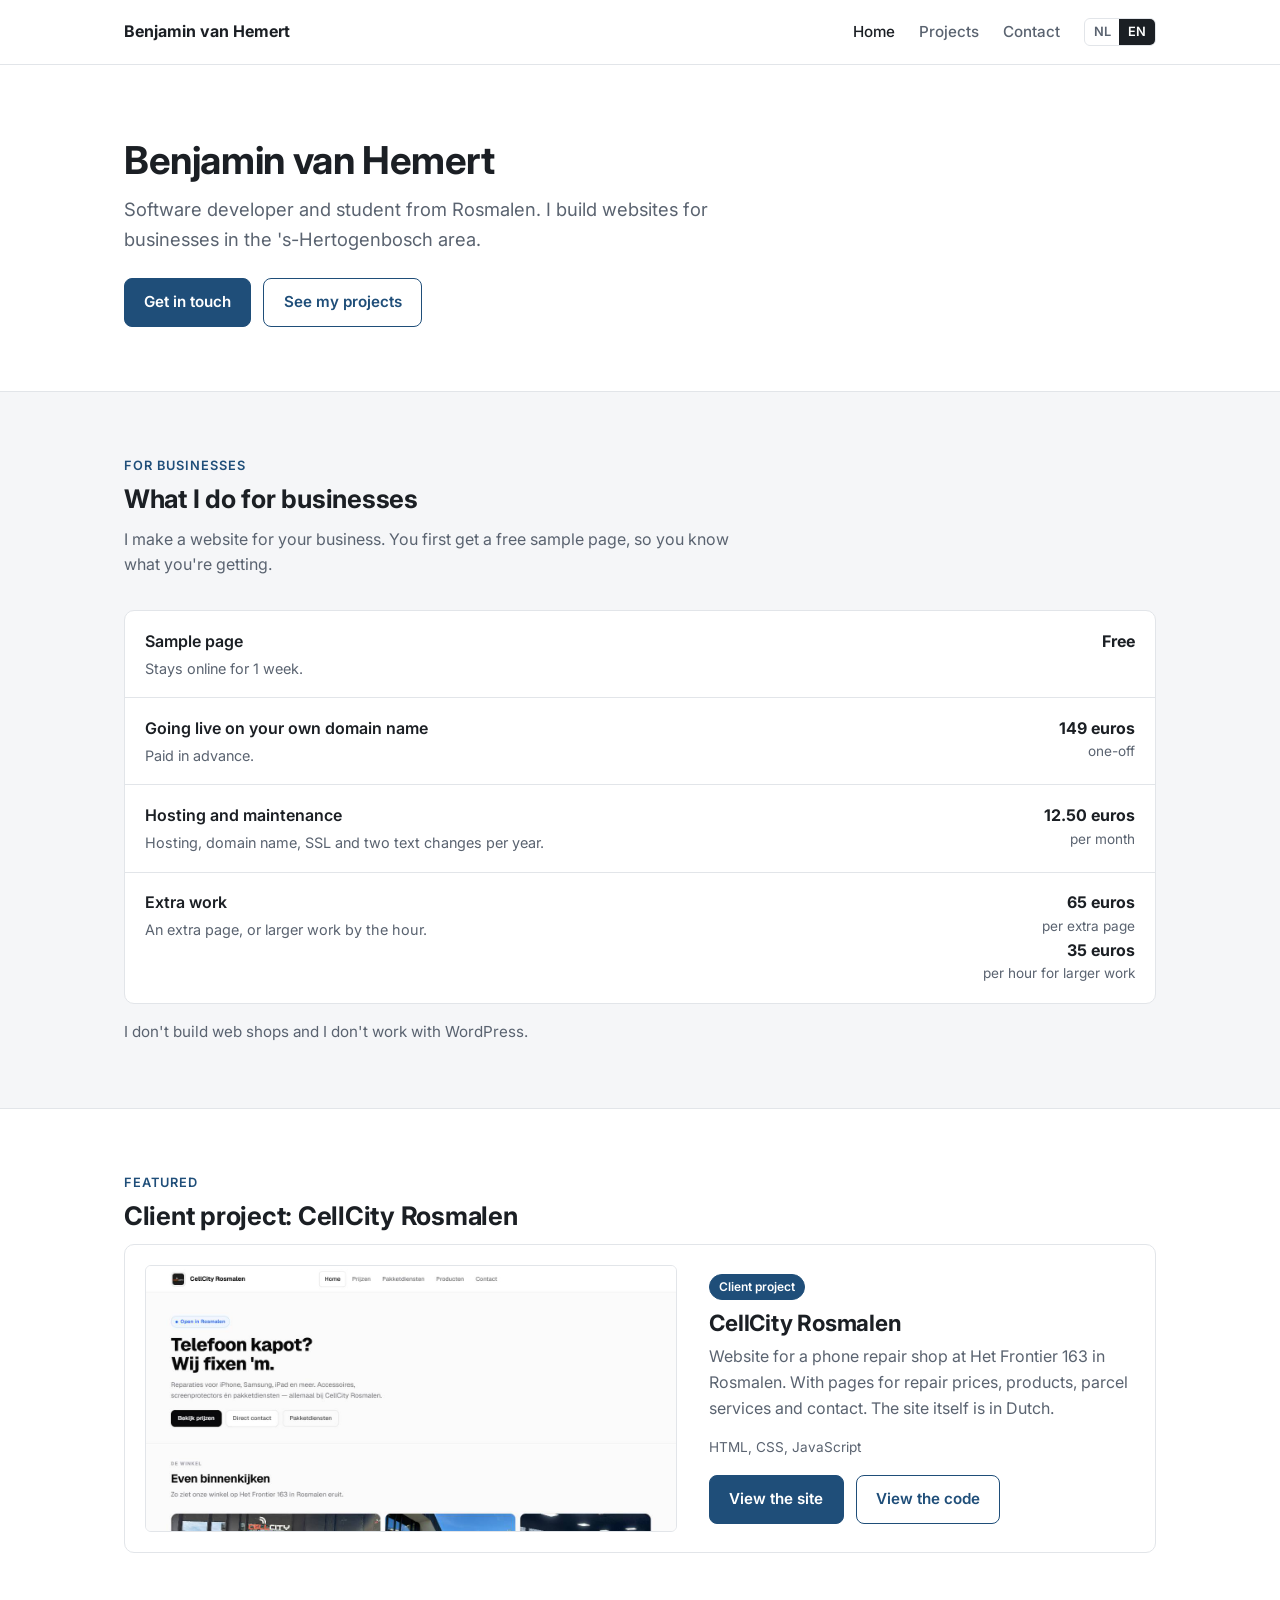
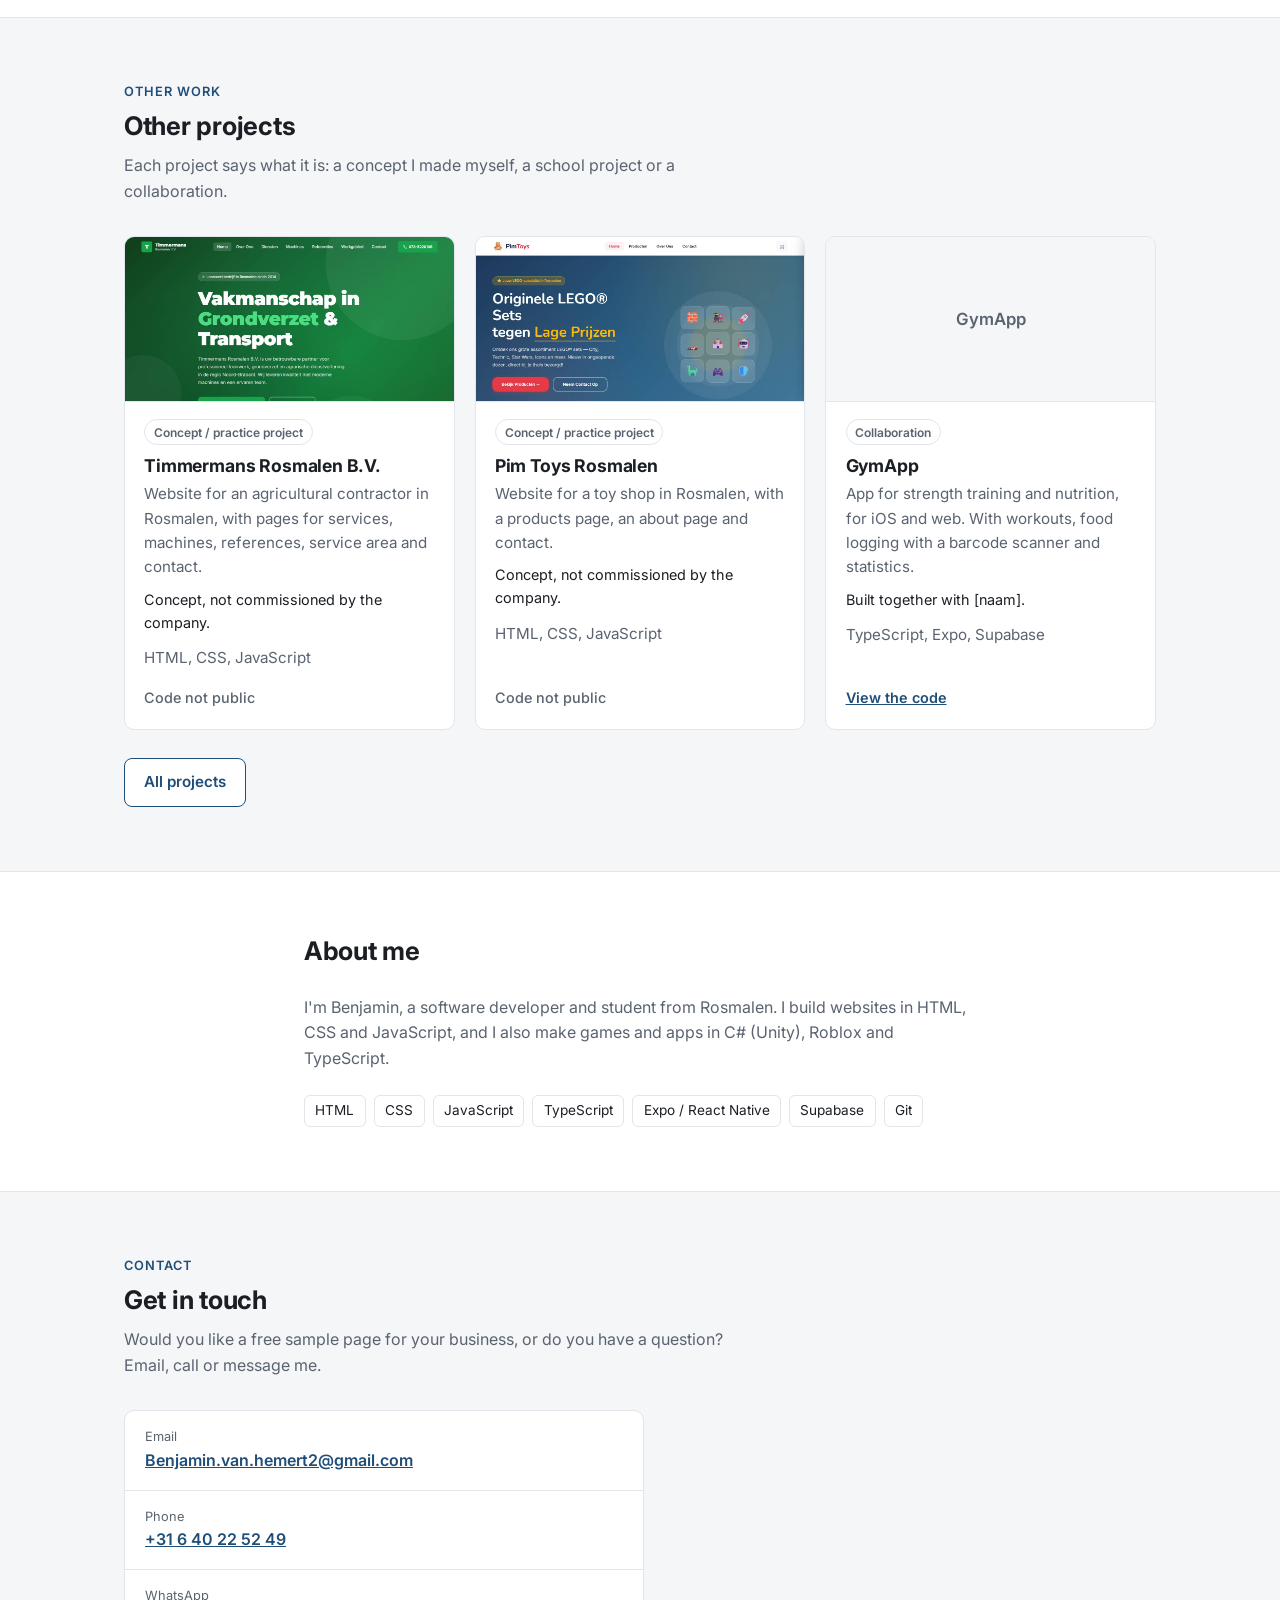
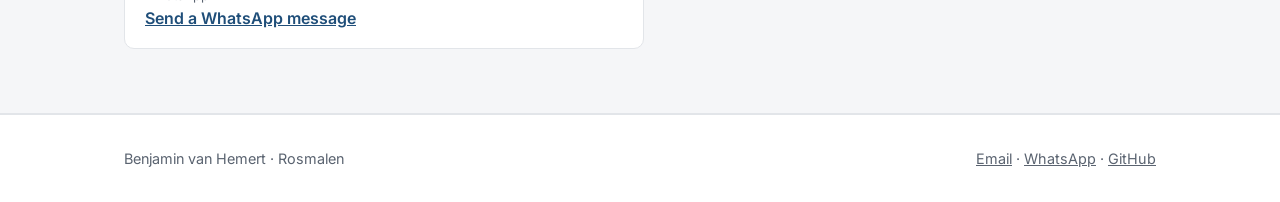
==== en/index.html @ 55d11f18 "Portfolio herschreven: eerlijke inhoud, tweetalig (NL/EN), rustiger design - Onware of niet te contr" ====
<!DOCTYPE html>
<html lang="en">
<head>
<meta charset="UTF-8">
<meta name="viewport" content="width=device-width, initial-scale=1">
<title>Benjamin van Hemert | Websites for businesses in Rosmalen and 's-Hertogenbosch</title>
<link rel="icon" href="data:,">
<meta name="description" content="Benjamin van Hemert, software developer and student from Rosmalen. I build websites for businesses in the 's-Hertogenbosch area. Free sample page, then 149 euros one-off.">
<link rel="alternate" hreflang="nl" href="https://benjamin2eaccount.github.io/Portfolio-123.bvh/">
<link rel="alternate" hreflang="en" href="https://benjamin2eaccount.github.io/Portfolio-123.bvh/en/">
<link rel="preconnect" href="https://fonts.googleapis.com">
<link rel="preconnect" href="https://fonts.gstatic.com" crossorigin>
<link href="https://fonts.googleapis.com/css2?family=Inter:wght@400;500;600;700&display=swap" rel="stylesheet">
<link rel="stylesheet" href="../style.css">
</head>
<body>

<header class="site-header">
  <nav class="container nav" aria-label="Main menu">
    <a href="index.html" class="brand">Benjamin van Hemert</a>
    <button class="nav-toggle" type="button" aria-expanded="false" aria-controls="navMenu">Menu</button>
    <ul class="nav-menu" id="navMenu">
      <li><a href="index.html" aria-current="page">Home</a></li>
      <li><a href="projects.html">Projects</a></li>
      <li><a href="contact.html">Contact</a></li>
      <li class="lang" aria-label="Language"><a href="../index.html" hreflang="nl" lang="nl">NL</a><span>EN</span></li>
    </ul>
  </nav>
</header>

<main>

<section class="hero">
  <div class="container hero-inner">
    <div>
      <h1>Benjamin van Hemert</h1>
      <p>Software developer and student from Rosmalen. I build websites for businesses in the 's-Hertogenbosch area.</p>
      <div class="btn-row">
        <a href="contact.html" class="btn btn-primary">Get in touch</a>
        <a href="projects.html" class="btn btn-secondary">See my projects</a>
      </div>
    </div>
  </div>
</section>

<section class="section section-alt" id="services">
  <div class="container">
    <span class="eyebrow">For businesses</span>
    <h2>What I do for businesses</h2>
    <p class="section-intro">I make a website for your business. You first get a free sample page, so you know what you're getting.</p>
    <ul class="prices">
      <li>
        <span class="what">Sample page<small>Stays online for 1 week.</small></span>
        <span class="price">Free</span>
      </li>
      <li>
        <span class="what">Going live on your own domain name<small>Paid in advance.</small></span>
        <span class="price">149 euros<small>one-off</small></span>
      </li>
      <li>
        <span class="what">Hosting and maintenance<small>Hosting, domain name, SSL and two text changes per year.</small></span>
        <span class="price">12.50 euros<small>per month</small></span>
      </li>
      <li>
        <span class="what">Extra work<small>An extra page, or larger work by the hour.</small></span>
        <span class="price">65 euros<small>per extra page</small>35 euros<small>per hour for larger work</small></span>
      </li>
    </ul>
    <p class="note">I don't build web shops and I don't work with WordPress.</p>
  </div>
</section>

<section class="section" id="client-project">
  <div class="container">
    <span class="eyebrow">Featured</span>
    <h2>Client project: CellCity Rosmalen</h2>
    <div class="featured">
      <img src="../Photos/cellcity.jpg" alt="Screenshot of the CellCity Rosmalen homepage" width="1280" height="640" loading="lazy">
      <div>
        <span class="label label-client">Client project</span>
        <h3>CellCity Rosmalen</h3>
        <p>Website for a phone repair shop at Het Frontier 163 in Rosmalen. With pages for repair prices, products, parcel services and contact. The site itself is in Dutch.</p>
        <p class="tech">HTML, CSS, JavaScript</p>
        <div class="btn-row">
          <a href="https://benjamin2eaccount.github.io/CellcityRosmalen/" class="btn btn-primary" target="_blank" rel="noopener">View the site</a>
          <a href="https://github.com/Benjamin2eaccount/CellcityRosmalen" class="btn btn-secondary" target="_blank" rel="noopener">View the code</a>
        </div>
      </div>
    </div>
  </div>
</section>

<section class="section section-alt" id="projects">
  <div class="container">
    <span class="eyebrow">Other work</span>
    <h2>Other projects</h2>
    <p class="section-intro">Each project says what it is: a concept I made myself, a school project or a collaboration.</p>
    <div class="cards">

      <article class="card">
        <img src="../Photos/timmermans.jpg" alt="Screenshot of the concept website for Timmermans Rosmalen B.V." width="1280" height="640" loading="lazy">
        <div class="card-body">
          <span class="label">Concept / practice project</span>
          <h3>Timmermans Rosmalen B.V.</h3>
          <p>Website for an agricultural contractor in Rosmalen, with pages for services, machines, references, service area and contact.</p>
          <p class="note-line">Concept, not commissioned by the company.</p>
          <p class="tech">HTML, CSS, JavaScript</p>
          <div class="links"><span class="off">Code not public</span></div>
        </div>
      </article>

      <article class="card">
        <img src="../Photos/pimtoys.jpg" alt="Screenshot of the concept website for Pim Toys Rosmalen" width="1280" height="640" loading="lazy">
        <div class="card-body">
          <span class="label">Concept / practice project</span>
          <h3>Pim Toys Rosmalen</h3>
          <p>Website for a toy shop in Rosmalen, with a products page, an about page and contact.</p>
          <p class="note-line">Concept, not commissioned by the company.</p>
          <p class="tech">HTML, CSS, JavaScript</p>
          <div class="links"><span class="off">Code not public</span></div>
        </div>
      </article>

      <article class="card">
        <div class="shot-placeholder">GymApp</div>
        <div class="card-body">
          <span class="label">Collaboration</span>
          <h3>GymApp</h3>
          <p>App for strength training and nutrition, for iOS and web. With workouts, food logging with a barcode scanner and statistics.</p>
          <p class="note-line">Built together with [naam].</p>
          <p class="tech">TypeScript, Expo, Supabase</p>
          <div class="links"><a href="https://github.com/altijdbezig/gymapp" target="_blank" rel="noopener">View the code</a></div>
        </div>
      </article>

    </div>
    <p class="more"><a href="projects.html" class="btn btn-secondary">All projects</a></p>
  </div>
</section>

<section class="section" id="about">
  <div class="container about">
    <h2>About me</h2>
    <p>I'm Benjamin, a software developer and student from Rosmalen. I build websites in HTML, CSS and JavaScript, and I also make games and apps in C# (Unity), Roblox and TypeScript.</p>
    <ul class="skills" aria-label="Languages and tools in my public code">
      <li>HTML</li><li>CSS</li><li>JavaScript</li><li>TypeScript</li><li>Expo / React Native</li><li>Supabase</li><li>Git</li>
    </ul>
  </div>
</section>

<section class="section section-alt" id="contact">
  <div class="container">
    <span class="eyebrow">Contact</span>
    <h2>Get in touch</h2>
    <p class="section-intro">Would you like a free sample page for your business, or do you have a question? Email, call or message me.</p>
    <ul class="contact-list" style="max-width:520px">
      <li><span class="k">Email</span><a href="mailto:Benjamin.van.hemert2@gmail.com">Benjamin.van.hemert2@gmail.com</a></li>
      <li><span class="k">Phone</span><a href="tel:+31640225249">+31 6 40 22 52 49</a></li>
      <li><span class="k">WhatsApp</span><a href="https://wa.me/31640225249" target="_blank" rel="noopener">Send a WhatsApp message</a></li>
    </ul>
  </div>
</section>

</main>

<footer class="site-footer">
  <div class="container">
    <span>Benjamin van Hemert · Rosmalen</span>
    <span><a href="mailto:Benjamin.van.hemert2@gmail.com">Email</a> · <a href="https://wa.me/31640225249" target="_blank" rel="noopener">WhatsApp</a> · <a href="https://github.com/Benjamin2eaccount" target="_blank" rel="noopener">GitHub</a></span>
  </div>
</footer>

<script src="../script.js"></script>
</body>
</html>
---- style.css ----
/* Benjamin van Hemert — Portfolio */

:root {
  --bg: #ffffff;
  --bg-alt: #f5f6f8;
  --text: #1b1f24;
  --muted: #5a6370;
  --border: #e2e5e9;
  --accent: #1f4e79;
  --accent-dark: #173b5c;
  --accent-soft: #e9eff5;
  --radius: 10px;
  --max: 1080px;
}

*, *::before, *::after { box-sizing: border-box; margin: 0; padding: 0; }
html { -webkit-text-size-adjust: 100%; }
body {
  font-family: 'Inter', system-ui, -apple-system, 'Segoe UI', Roboto, sans-serif;
  font-size: 1rem;
  line-height: 1.6;
  color: var(--text);
  background: var(--bg);
  overflow-x: hidden;
}
img { display: block; max-width: 100%; height: auto; }
a { color: var(--accent); }
a:hover { color: var(--accent-dark); }
h1, h2, h3 { line-height: 1.2; font-weight: 700; letter-spacing: -.01em; }

.container { width: 100%; max-width: var(--max); margin: 0 auto; padding: 0 16px; }
@media (min-width: 640px) { .container { padding: 0 24px; } }

/* NAV */
.site-header {
  position: sticky; top: 0; z-index: 10;
  background: rgba(255,255,255,.96);
  border-bottom: 1px solid var(--border);
}
.nav { display: flex; align-items: center; justify-content: space-between; height: 64px; gap: 1rem; }
.brand { font-weight: 700; color: var(--text); text-decoration: none; white-space: nowrap; }
.brand:hover { color: var(--text); }
.nav-menu { display: flex; align-items: center; gap: 1.5rem; list-style: none; }
.nav-menu a { color: var(--muted); text-decoration: none; font-size: .95rem; font-weight: 500; }
.nav-menu a:hover, .nav-menu a[aria-current="page"] { color: var(--text); }
.lang { display: flex; border: 1px solid var(--border); border-radius: 6px; overflow: hidden; }
.lang a, .lang span { padding: .2rem .55rem; font-size: .8rem; font-weight: 600; }
.lang span { background: var(--text); color: #fff; }
.nav-toggle {
  display: none; background: none; border: 1px solid var(--border); border-radius: 6px;
  padding: .4rem .7rem; font: inherit; font-size: .9rem; color: var(--text); cursor: pointer;
}

@media (max-width: 720px) {
  .nav-toggle { display: block; }
  .nav-menu {
    display: none; position: absolute; top: 64px; left: 0; right: 0;
    flex-direction: column; align-items: flex-start; gap: 0;
    background: #fff; border-bottom: 1px solid var(--border); padding: .5rem 16px 1rem;
  }
  .nav-menu.open { display: flex; }
  .nav-menu li { width: 100%; }
  .nav-menu > li > a { display: block; padding: .7rem 0; font-size: 1rem; }
  .nav-menu .lang { margin-top: .5rem; display: inline-flex; }
}

/* BUTTONS */
.btn {
  display: inline-block; padding: .7rem 1.2rem; border-radius: 8px;
  font-weight: 600; font-size: .95rem; text-decoration: none; text-align: center;
  border: 1px solid var(--accent); cursor: pointer; font-family: inherit;
}
.btn-primary { background: var(--accent); color: #fff; }
.btn-primary:hover { background: var(--accent-dark); border-color: var(--accent-dark); color: #fff; }
.btn-secondary { background: #fff; color: var(--accent); }
.btn-secondary:hover { background: var(--accent-soft); }
.btn-row { display: flex; flex-wrap: wrap; gap: .75rem; }

/* SECTIONS */
.section { padding: 4rem 0; }
.section-alt { background: var(--bg-alt); border-top: 1px solid var(--border); border-bottom: 1px solid var(--border); }
.section h2 { font-size: 1.6rem; margin-bottom: .75rem; }
.section-intro { color: var(--muted); max-width: 640px; margin-bottom: 2rem; }
.eyebrow { display: block; font-size: .8rem; font-weight: 600; text-transform: uppercase; letter-spacing: .08em; color: var(--accent); margin-bottom: .5rem; }
@media (max-width: 640px) { .section { padding: 3rem 0; } .section h2 { font-size: 1.4rem; } }

/* HERO */
.hero { padding: 4.5rem 0 4rem; }
.hero-inner { display: flex; align-items: center; gap: 2rem; }
.hero h1 { font-size: 2.4rem; margin-bottom: .75rem; }
.hero p { font-size: 1.15rem; color: var(--muted); max-width: 620px; margin-bottom: 1.5rem; }
@media (max-width: 640px) {
  .hero { padding: 3rem 0; }
  .hero-inner { flex-direction: column; align-items: flex-start; gap: 1.25rem; }
  .hero h1 { font-size: 1.9rem; }
  .hero p { font-size: 1.05rem; }
}

.page-head { padding-top: 3.5rem; padding-bottom: 1rem; }
.page-head h1 { font-size: 2.1rem; margin-bottom: .75rem; }
.page-head p { color: var(--muted); max-width: 680px; }
@media (max-width: 640px) { .page-head { padding-top: 2.5rem; padding-bottom: .5rem; } .page-head h1 { font-size: 1.7rem; } }

/* PRICES */
.prices { list-style: none; border: 1px solid var(--border); border-radius: var(--radius); background: #fff; }
.prices li { display: flex; justify-content: space-between; gap: 1.5rem; padding: 1.1rem 1.25rem; border-top: 1px solid var(--border); }
.prices li:first-child { border-top: 0; }
.prices .what { font-weight: 600; }
.prices .what small { display: block; font-weight: 400; color: var(--muted); font-size: .9rem; margin-top: .15rem; }
.prices .price { font-weight: 700; white-space: nowrap; text-align: right; }
.prices .price small { display: block; font-weight: 400; color: var(--muted); font-size: .85rem; }
.note { margin-top: 1rem; color: var(--muted); font-size: .95rem; }
@media (max-width: 560px) {
  .prices li { flex-direction: column; gap: .35rem; }
  .prices .price { text-align: left; white-space: normal; }
}

/* LABELS */
.label {
  align-self: flex-start;
  display: inline-block; font-size: .75rem; font-weight: 600; padding: .15rem .55rem;
  border-radius: 999px; border: 1px solid var(--border); color: var(--muted); background: #fff;
}
.label-client { background: var(--accent); border-color: var(--accent); color: #fff; }

/* FEATURED */
.featured { display: grid; grid-template-columns: 1.25fr 1fr; gap: 2rem; align-items: center;
  border: 1px solid var(--border); border-radius: var(--radius); background: #fff; padding: 1.25rem; }
.featured img { border-radius: 6px; border: 1px solid var(--border); width: 100%; }
.featured h3 { font-size: 1.4rem; margin: .6rem 0 .5rem; }
.featured p { color: var(--muted); margin-bottom: 1rem; }
@media (max-width: 800px) { .featured { grid-template-columns: 1fr; gap: 1.25rem; } }

/* CARDS */
.cards { display: grid; grid-template-columns: repeat(auto-fill, minmax(280px, 1fr)); gap: 1.25rem; }
.card { display: flex; flex-direction: column; border: 1px solid var(--border); border-radius: var(--radius); background: #fff; overflow: hidden; }
.card img, .card .shot-placeholder { aspect-ratio: 2 / 1; width: 100%; object-fit: cover; object-position: top; border-bottom: 1px solid var(--border); }
.shot-placeholder {
  display: flex; align-items: center; justify-content: center; padding: 1rem;
  background: var(--bg-alt); color: var(--muted); font-weight: 600; font-size: 1.05rem; text-align: center;
}
.card-body { padding: 1.1rem 1.2rem 1.25rem; display: flex; flex-direction: column; flex: 1; }
.card h3 { font-size: 1.1rem; margin: .6rem 0 .4rem; }
.card p { color: var(--muted); font-size: .95rem; }
.card .note-line { font-size: .9rem; color: var(--text); margin-top: .5rem; }
.tech { font-size: .85rem; color: var(--muted); margin-top: .75rem; }
.links { display: flex; flex-wrap: wrap; gap: 1rem; margin-top: auto; padding-top: 1rem; font-size: .9rem; font-weight: 600; }
.links .off { color: var(--muted); font-weight: 500; }

.group { margin-top: 3rem; }
.group:first-child { margin-top: 0; }
.group h2 { font-size: 1.25rem; padding-bottom: .6rem; margin-bottom: 1.25rem; border-bottom: 1px solid var(--border); }
.more { margin-top: 1.75rem; }

/* ABOUT */
.about { display: grid; grid-template-columns: 1fr; gap: 1rem; max-width: 720px; }
.about p { color: var(--muted); }
.skills { display: flex; flex-wrap: wrap; gap: .5rem; list-style: none; margin-top: .5rem; }
.skills li { font-size: .85rem; padding: .25rem .65rem; border: 1px solid var(--border); border-radius: 6px; background: #fff; }

/* CONTACT */
.contact-grid { display: grid; grid-template-columns: 1fr 1.2fr; gap: 2.5rem; align-items: start; }
@media (max-width: 800px) { .contact-grid { grid-template-columns: 1fr; gap: 2rem; } }
.contact-list { list-style: none; border: 1px solid var(--border); border-radius: var(--radius); background: #fff; }
.contact-list li { padding: 1rem 1.25rem; border-top: 1px solid var(--border); }
.contact-list li:first-child { border-top: 0; }
.contact-list .k { display: block; font-size: .8rem; color: var(--muted); }
.contact-list a, .contact-list .v { font-weight: 600; word-break: break-word; }

.form { border: 1px solid var(--border); border-radius: var(--radius); background: #fff; padding: 1.5rem; }
.form h2 { font-size: 1.2rem; margin-bottom: .4rem; }
.form .hint { color: var(--muted); font-size: .9rem; margin-bottom: 1.25rem; }
.field { margin-bottom: 1rem; }
.field label { display: block; font-size: .9rem; font-weight: 600; margin-bottom: .3rem; }
.field input, .field textarea {
  width: 100%; font: inherit; font-size: 1rem; padding: .65rem .75rem;
  border: 1px solid #cfd4da; border-radius: 6px; background: #fff; color: var(--text);
}
.field input:focus, .field textarea:focus { outline: 2px solid var(--accent); outline-offset: 1px; border-color: var(--accent); }
.field textarea { min-height: 140px; resize: vertical; }
.form .btn { width: 100%; }

/* FOOTER */
.site-footer { border-top: 1px solid var(--border); padding: 2rem 0; font-size: .9rem; color: var(--muted); }
.site-footer .container { display: flex; flex-wrap: wrap; justify-content: space-between; gap: .75rem; }
.site-footer a { color: var(--muted); }
.site-footer a:hover { color: var(--text); }
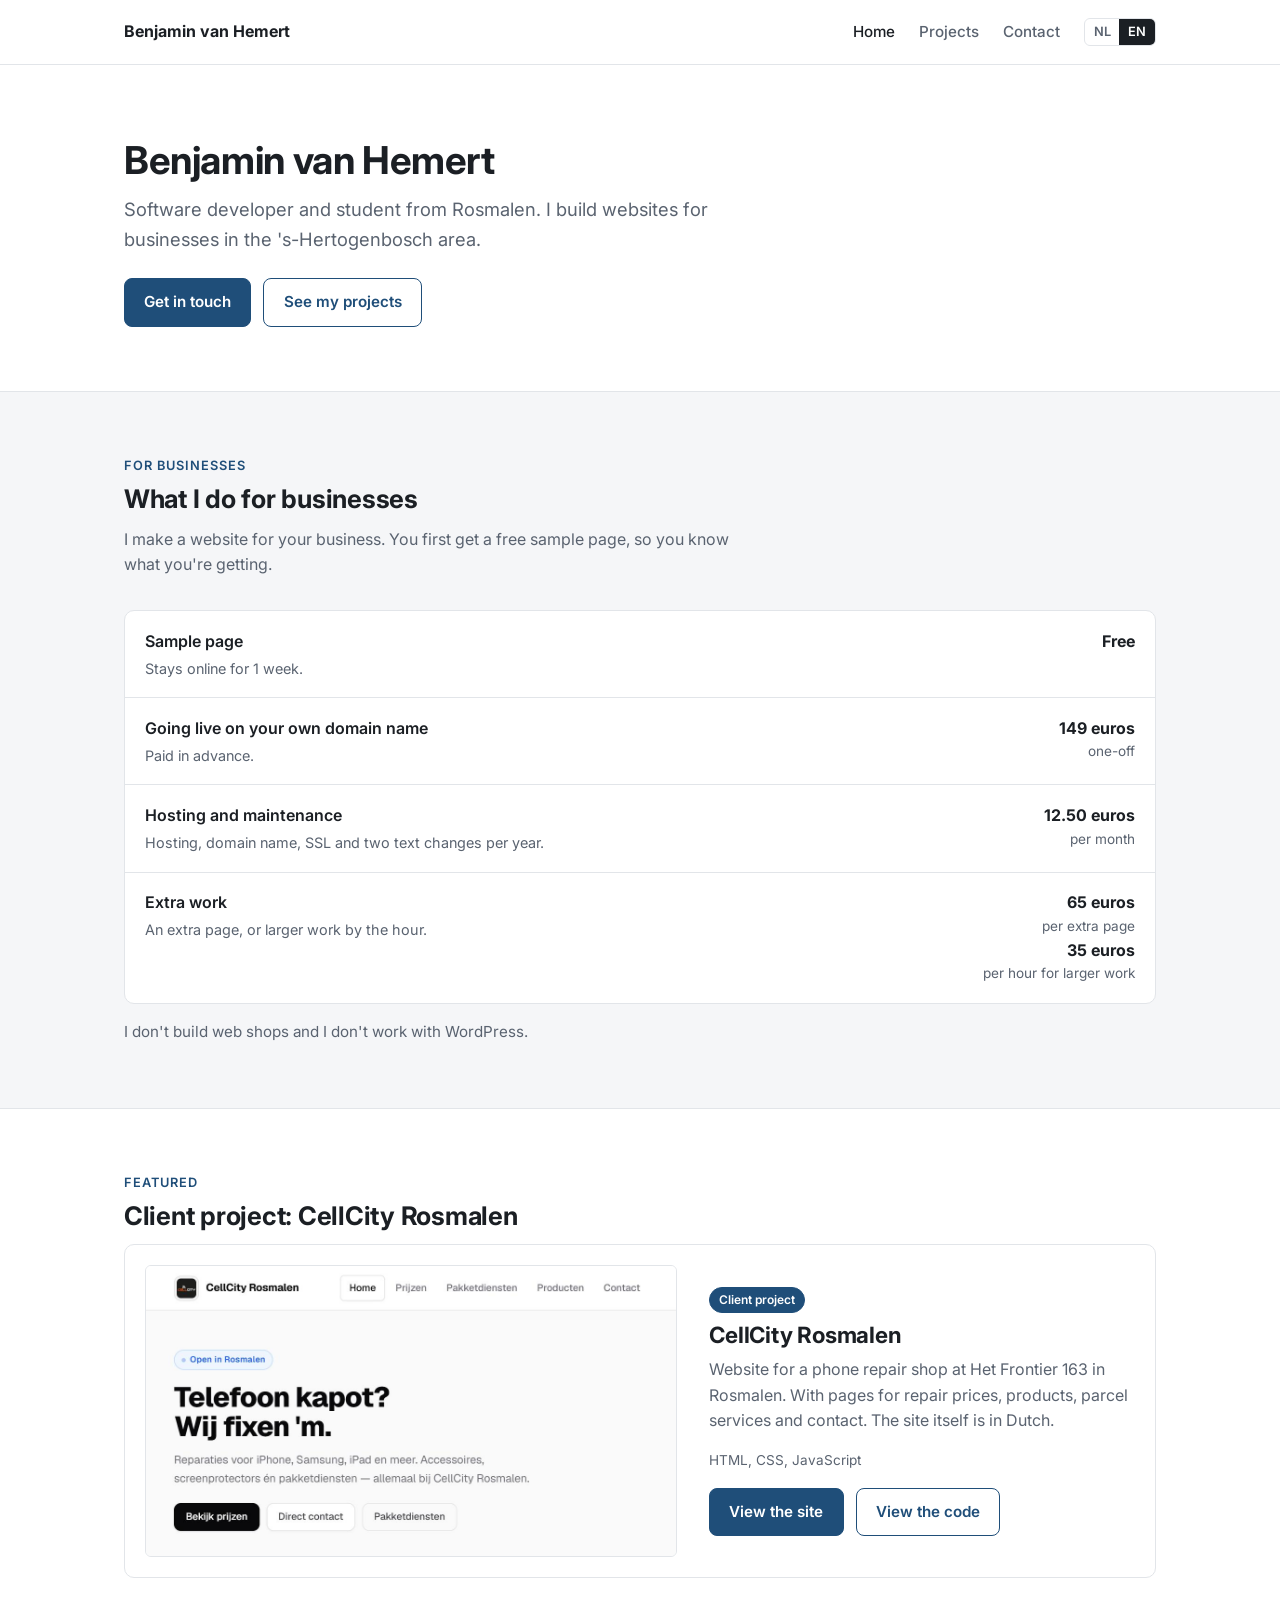
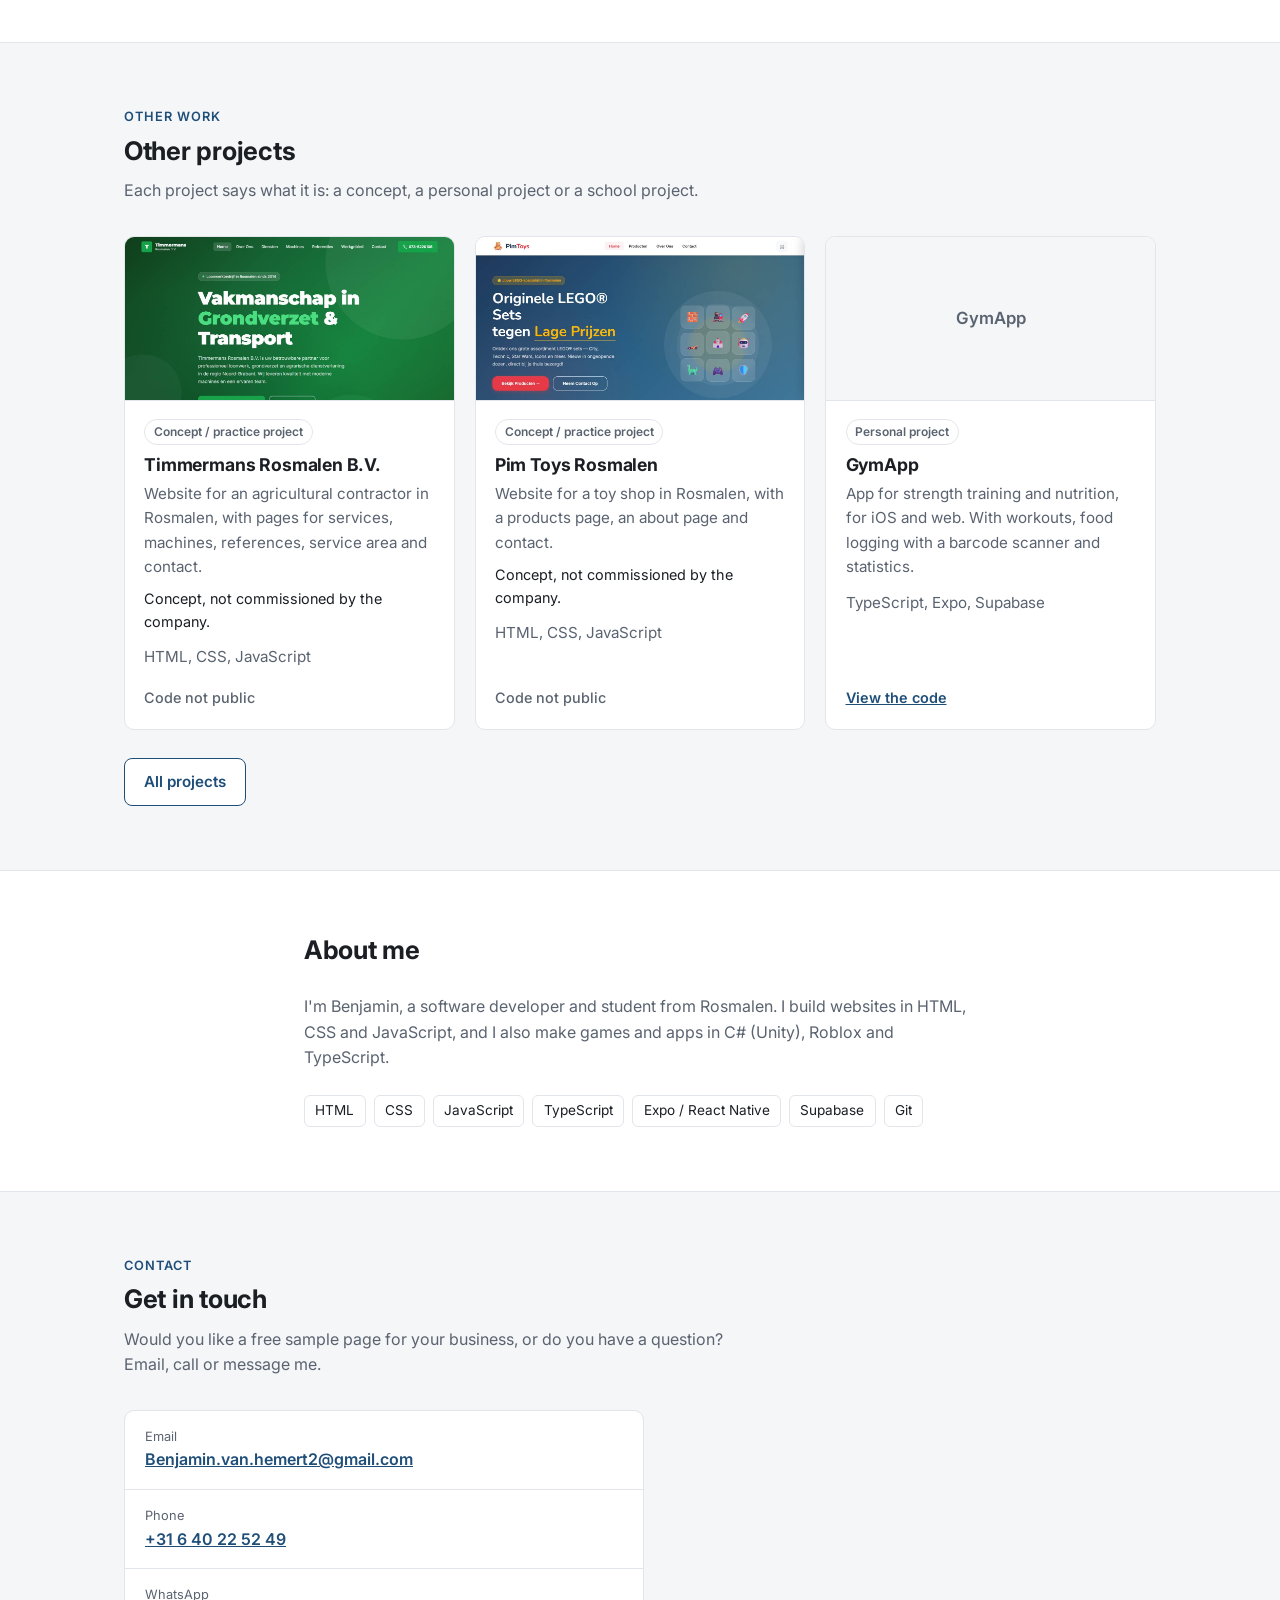
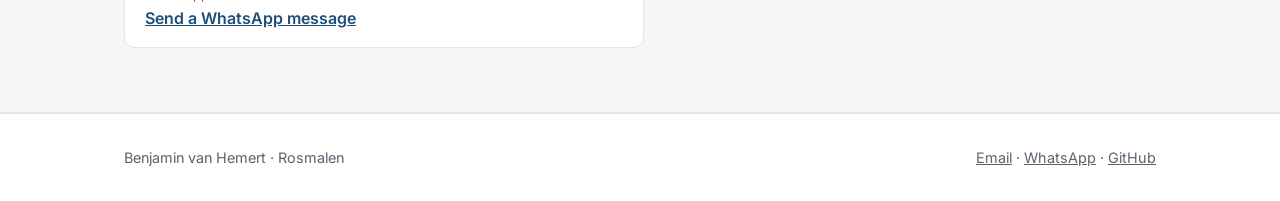
==== commit 395bc499: "Romulus Shop en Lookxsmaxen App verwijderd - GymApp: label "Eigen project" (zelf gebouwd), geen same" ====
--- a/en/index.html
+++ b/en/index.html
@@ -75,7 +75,7 @@
     <span class="eyebrow">Featured</span>
     <h2>Client project: CellCity Rosmalen</h2>
     <div class="featured">
-      <img src="../Photos/cellcity.jpg" alt="Screenshot of the CellCity Rosmalen homepage" width="1280" height="640" loading="lazy">
+      <img src="../Photos/cellcity.jpg" alt="Screenshot of the CellCity Rosmalen homepage" width="1140" height="624" loading="lazy">
       <div>
         <span class="label label-client">Client project</span>
         <h3>CellCity Rosmalen</h3>
@@ -94,7 +94,7 @@
   <div class="container">
     <span class="eyebrow">Other work</span>
     <h2>Other projects</h2>
-    <p class="section-intro">Each project says what it is: a concept I made myself, a school project or a collaboration.</p>
+    <p class="section-intro">Each project says what it is: a concept, a personal project or a school project.</p>
     <div class="cards">
 
       <article class="card">
@@ -110,7 +110,7 @@
       </article>
 
       <article class="card">
-        <img src="../Photos/pimtoys.jpg" alt="Screenshot of the concept website for Pim Toys Rosmalen" width="1280" height="640" loading="lazy">
+        <img src="../Photos/pimtoys.jpg" alt="Screenshot of the concept website for Pim Toys Rosmalen" width="1140" height="624" loading="lazy">
         <div class="card-body">
           <span class="label">Concept / practice project</span>
           <h3>Pim Toys Rosmalen</h3>
@@ -124,10 +124,9 @@
       <article class="card">
         <div class="shot-placeholder">GymApp</div>
         <div class="card-body">
-          <span class="label">Collaboration</span>
+          <span class="label">Personal project</span>
           <h3>GymApp</h3>
           <p>App for strength training and nutrition, for iOS and web. With workouts, food logging with a barcode scanner and statistics.</p>
-          <p class="note-line">Built together with [naam].</p>
           <p class="tech">TypeScript, Expo, Supabase</p>
           <div class="links"><a href="https://github.com/altijdbezig/gymapp" target="_blank" rel="noopener">View the code</a></div>
         </div>
--- a/style.css
+++ b/style.css
@@ -152,6 +152,16 @@
 .group h2 { font-size: 1.25rem; padding-bottom: .6rem; margin-bottom: 1.25rem; border-bottom: 1px solid var(--border); }
 .more { margin-top: 1.75rem; }
 
+/* SCHOOLPROJECTEN: één kaart plus een compacte lijst */
+.school-grid { display: grid; grid-template-columns: minmax(0, 1fr) minmax(0, 2fr); gap: 1.25rem; align-items: start; }
+@media (max-width: 800px) { .school-grid { grid-template-columns: 1fr; } }
+.other-list { border: 1px solid var(--border); border-radius: var(--radius); background: #fff; padding: 1.1rem 1.2rem .4rem; }
+.other-list h3 { font-size: 1.1rem; }
+.other-note { color: var(--muted); font-size: .9rem; margin: .2rem 0 .6rem; }
+.other-list ul { list-style: none; }
+.other-list li { padding: .75rem 0; border-top: 1px solid var(--border); color: var(--muted); font-size: .95rem; }
+.other-list li strong { display: block; color: var(--text); font-weight: 600; }
+
 /* ABOUT */
 .about { display: grid; grid-template-columns: 1fr; gap: 1rem; max-width: 720px; }
 .about p { color: var(--muted); }
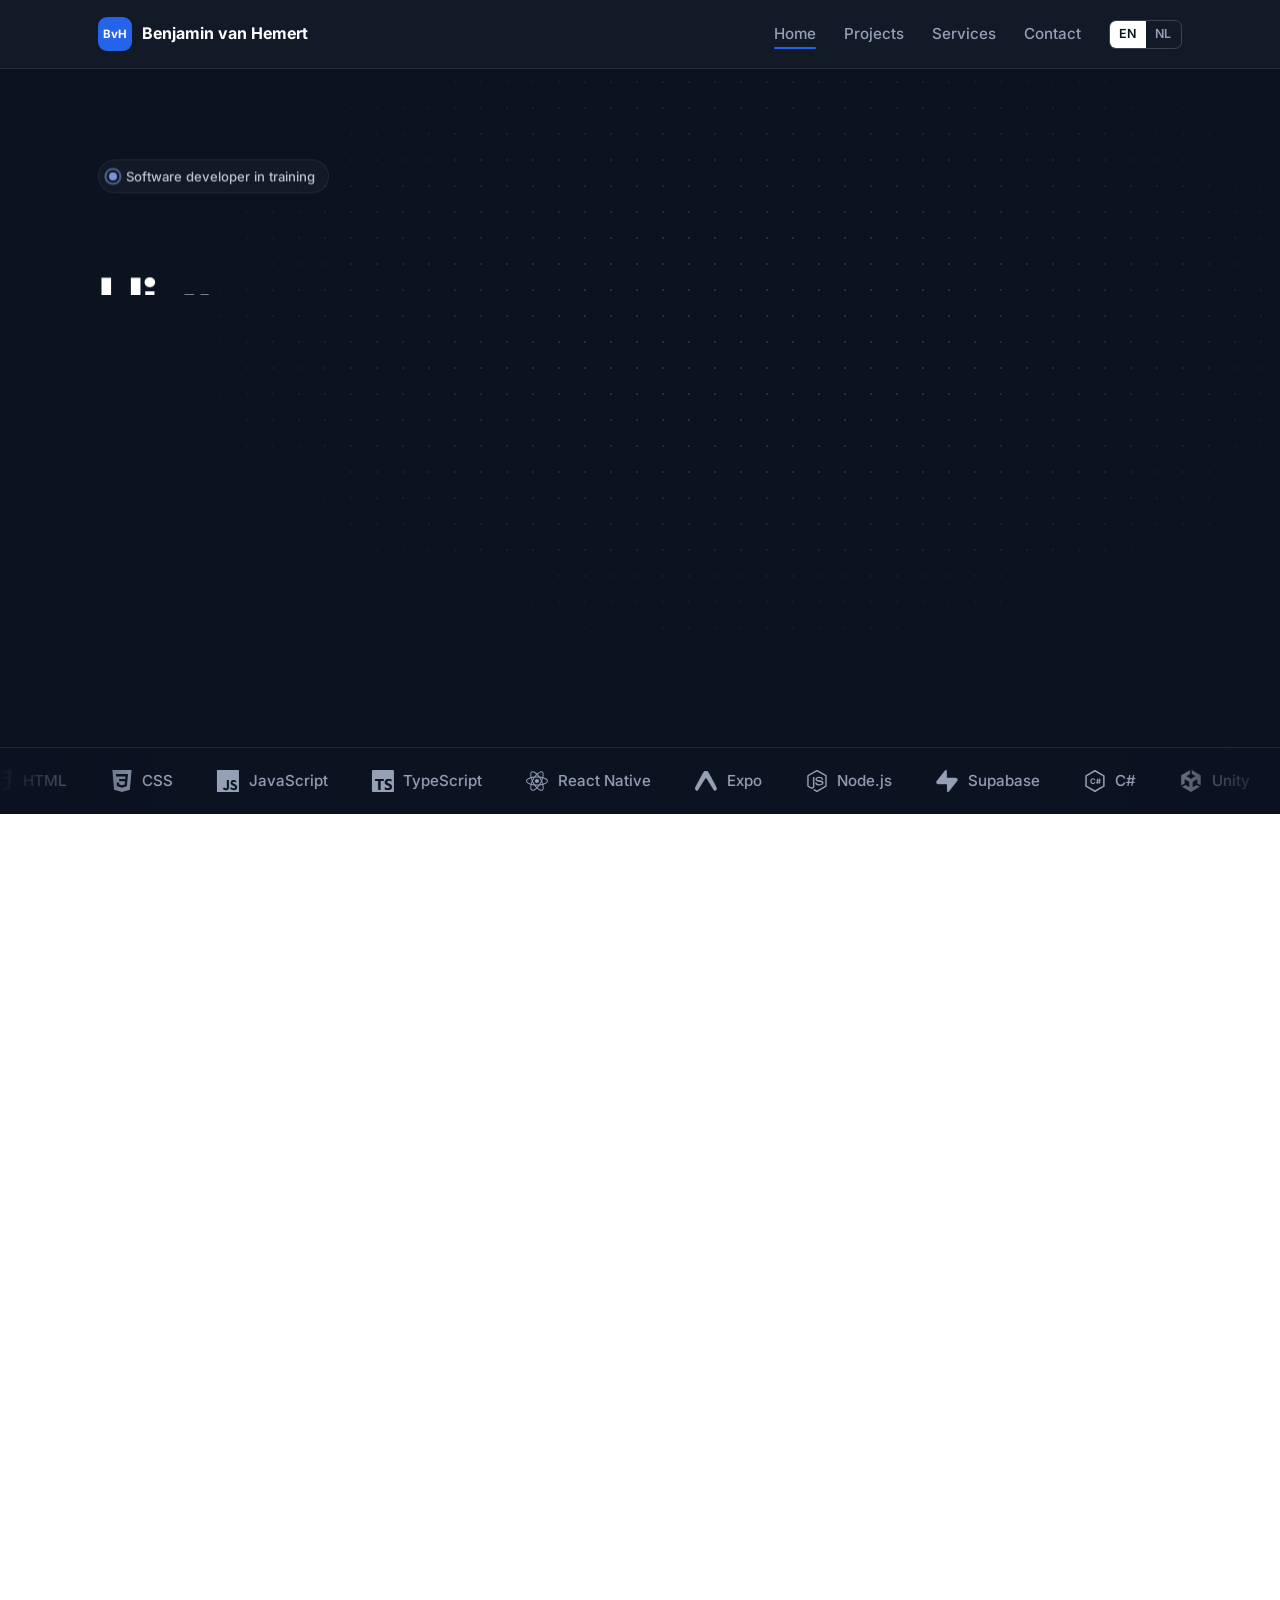
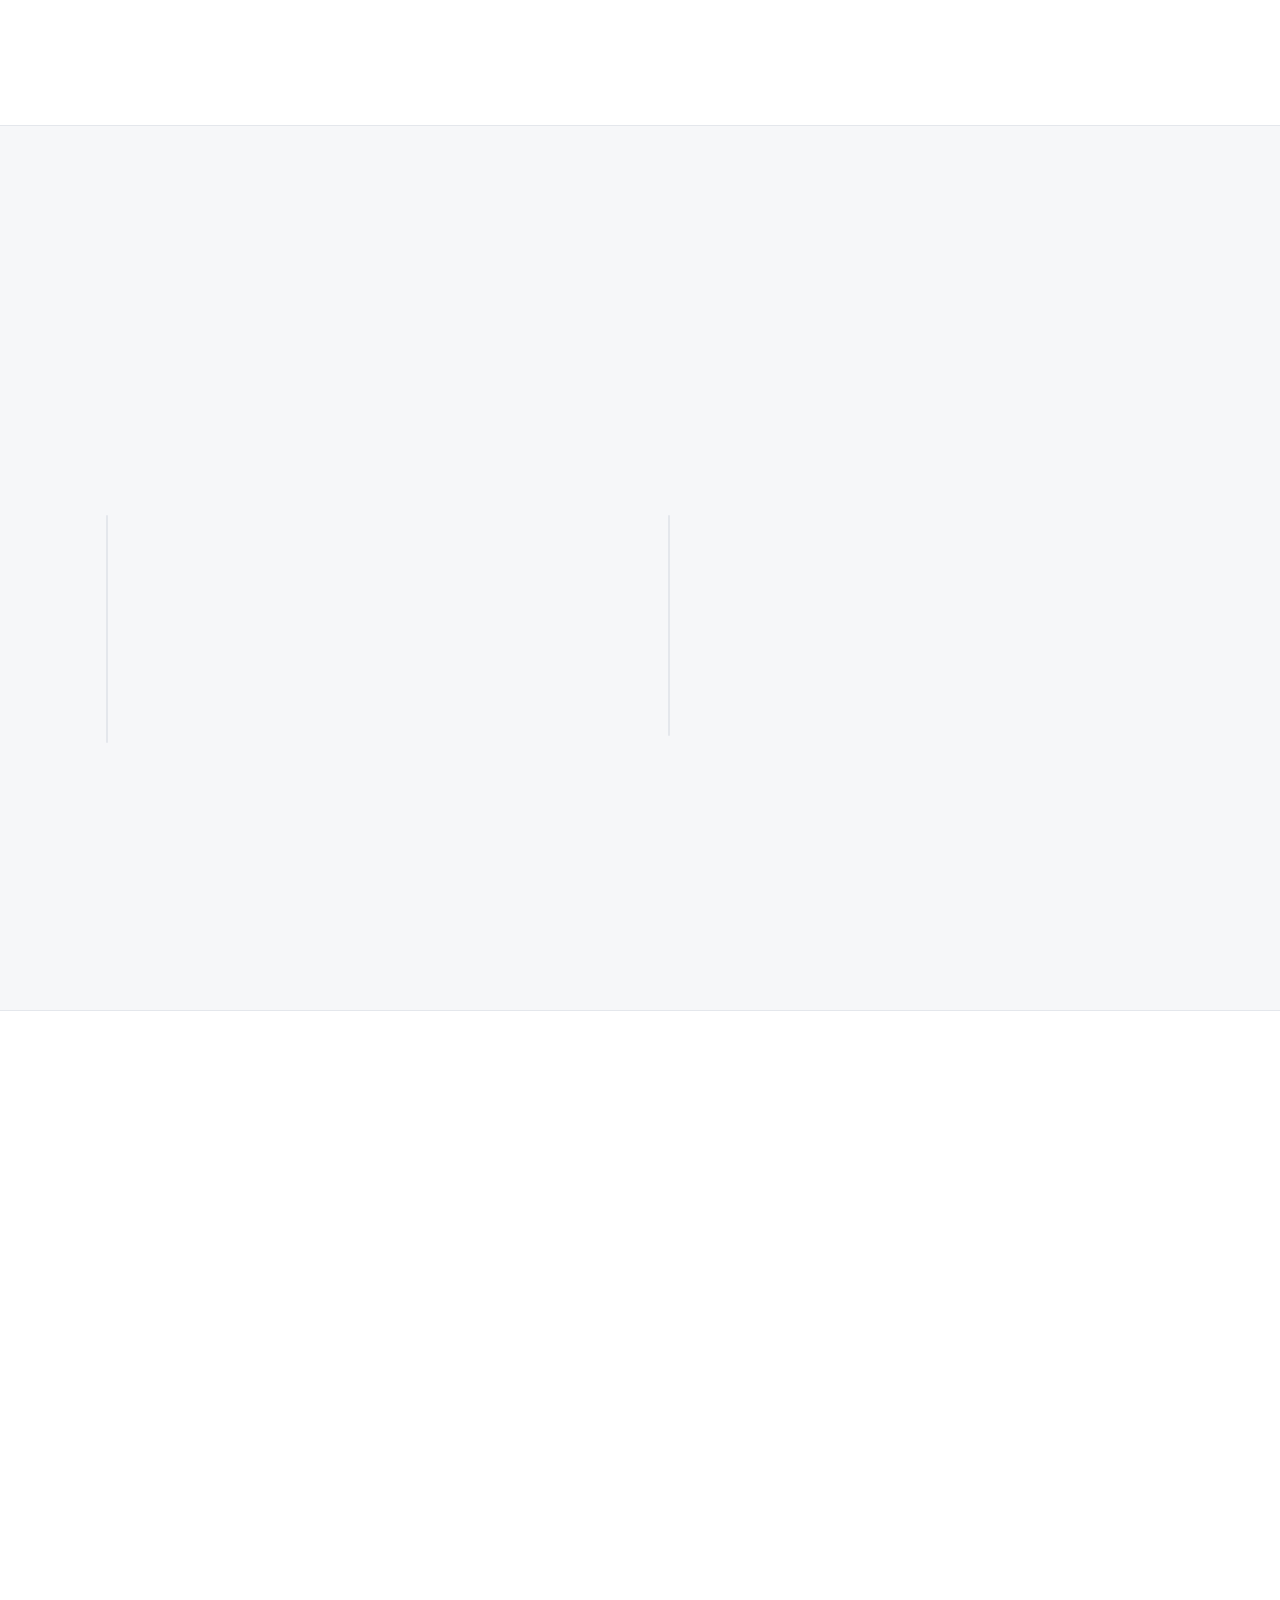
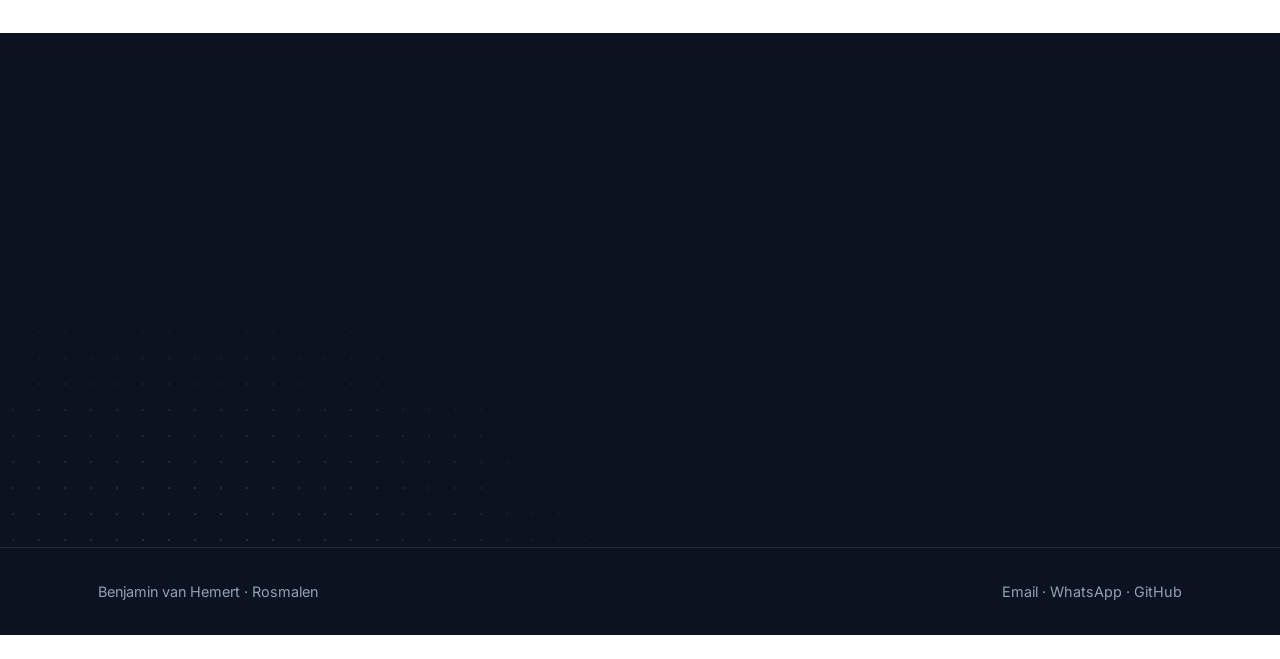
==== commit bb216393: "Portfolio vernieuwd: over mij, animaties, tijdlijn en nieuwe projecten - Engels standaard in de root" ====
--- a/en/index.html
+++ b/en/index.html
@@ -2,173 +2,12 @@
 <html lang="en">
 <head>
 <meta charset="UTF-8">
-<meta name="viewport" content="width=device-width, initial-scale=1">
-<title>Benjamin van Hemert | Websites for businesses in Rosmalen and 's-Hertogenbosch</title>
-<link rel="icon" href="data:,">
-<meta name="description" content="Benjamin van Hemert, software developer and student from Rosmalen. I build websites for businesses in the 's-Hertogenbosch area. Free sample page, then 149 euros one-off.">
-<link rel="alternate" hreflang="nl" href="https://benjamin2eaccount.github.io/Portfolio-123.bvh/">
-<link rel="alternate" hreflang="en" href="https://benjamin2eaccount.github.io/Portfolio-123.bvh/en/">
-<link rel="preconnect" href="https://fonts.googleapis.com">
-<link rel="preconnect" href="https://fonts.gstatic.com" crossorigin>
-<link href="https://fonts.googleapis.com/css2?family=Inter:wght@400;500;600;700&display=swap" rel="stylesheet">
-<link rel="stylesheet" href="../style.css">
+<title>Benjamin van Hemert</title>
+<meta name="robots" content="noindex">
+<link rel="canonical" href="https://benjamin2eaccount.github.io/Portfolio-123.bvh/">
+<meta http-equiv="refresh" content="0; url=../">
 </head>
 <body>
-
-<header class="site-header">
-  <nav class="container nav" aria-label="Main menu">
-    <a href="index.html" class="brand">Benjamin van Hemert</a>
-    <button class="nav-toggle" type="button" aria-expanded="false" aria-controls="navMenu">Menu</button>
-    <ul class="nav-menu" id="navMenu">
-      <li><a href="index.html" aria-current="page">Home</a></li>
-      <li><a href="projects.html">Projects</a></li>
-      <li><a href="contact.html">Contact</a></li>
-      <li class="lang" aria-label="Language"><a href="../index.html" hreflang="nl" lang="nl">NL</a><span>EN</span></li>
-    </ul>
-  </nav>
-</header>
-
-<main>
-
-<section class="hero">
-  <div class="container hero-inner">
-    <div>
-      <h1>Benjamin van Hemert</h1>
-      <p>Software developer and student from Rosmalen. I build websites for businesses in the 's-Hertogenbosch area.</p>
-      <div class="btn-row">
-        <a href="contact.html" class="btn btn-primary">Get in touch</a>
-        <a href="projects.html" class="btn btn-secondary">See my projects</a>
-      </div>
-    </div>
-  </div>
-</section>
-
-<section class="section section-alt" id="services">
-  <div class="container">
-    <span class="eyebrow">For businesses</span>
-    <h2>What I do for businesses</h2>
-    <p class="section-intro">I make a website for your business. You first get a free sample page, so you know what you're getting.</p>
-    <ul class="prices">
-      <li>
-        <span class="what">Sample page<small>Stays online for 1 week.</small></span>
-        <span class="price">Free</span>
-      </li>
-      <li>
-        <span class="what">Going live on your own domain name<small>Paid in advance.</small></span>
-        <span class="price">149 euros<small>one-off</small></span>
-      </li>
-      <li>
-        <span class="what">Hosting and maintenance<small>Hosting, domain name, SSL and two text changes per year.</small></span>
-        <span class="price">12.50 euros<small>per month</small></span>
-      </li>
-      <li>
-        <span class="what">Extra work<small>An extra page, or larger work by the hour.</small></span>
-        <span class="price">65 euros<small>per extra page</small>35 euros<small>per hour for larger work</small></span>
-      </li>
-    </ul>
-    <p class="note">I don't build web shops and I don't work with WordPress.</p>
-  </div>
-</section>
-
-<section class="section" id="client-project">
-  <div class="container">
-    <span class="eyebrow">Featured</span>
-    <h2>Client project: CellCity Rosmalen</h2>
-    <div class="featured">
-      <img src="../Photos/cellcity.jpg" alt="Screenshot of the CellCity Rosmalen homepage" width="1140" height="624" loading="lazy">
-      <div>
-        <span class="label label-client">Client project</span>
-        <h3>CellCity Rosmalen</h3>
-        <p>Website for a phone repair shop at Het Frontier 163 in Rosmalen. With pages for repair prices, products, parcel services and contact. The site itself is in Dutch.</p>
-        <p class="tech">HTML, CSS, JavaScript</p>
-        <div class="btn-row">
-          <a href="https://benjamin2eaccount.github.io/CellcityRosmalen/" class="btn btn-primary" target="_blank" rel="noopener">View the site</a>
-          <a href="https://github.com/Benjamin2eaccount/CellcityRosmalen" class="btn btn-secondary" target="_blank" rel="noopener">View the code</a>
-        </div>
-      </div>
-    </div>
-  </div>
-</section>
-
-<section class="section section-alt" id="projects">
-  <div class="container">
-    <span class="eyebrow">Other work</span>
-    <h2>Other projects</h2>
-    <p class="section-intro">Each project says what it is: a concept, a personal project or a school project.</p>
-    <div class="cards">
-
-      <article class="card">
-        <img src="../Photos/timmermans.jpg" alt="Screenshot of the concept website for Timmermans Rosmalen B.V." width="1280" height="640" loading="lazy">
-        <div class="card-body">
-          <span class="label">Concept / practice project</span>
-          <h3>Timmermans Rosmalen B.V.</h3>
-          <p>Website for an agricultural contractor in Rosmalen, with pages for services, machines, references, service area and contact.</p>
-          <p class="note-line">Concept, not commissioned by the company.</p>
-          <p class="tech">HTML, CSS, JavaScript</p>
-          <div class="links"><span class="off">Code not public</span></div>
-        </div>
-      </article>
-
-      <article class="card">
-        <img src="../Photos/pimtoys.jpg" alt="Screenshot of the concept website for Pim Toys Rosmalen" width="1140" height="624" loading="lazy">
-        <div class="card-body">
-          <span class="label">Concept / practice project</span>
-          <h3>Pim Toys Rosmalen</h3>
-          <p>Website for a toy shop in Rosmalen, with a products page, an about page and contact.</p>
-          <p class="note-line">Concept, not commissioned by the company.</p>
-          <p class="tech">HTML, CSS, JavaScript</p>
-          <div class="links"><span class="off">Code not public</span></div>
-        </div>
-      </article>
-
-      <article class="card">
-        <div class="shot-placeholder">GymApp</div>
-        <div class="card-body">
-          <span class="label">Personal project</span>
-          <h3>GymApp</h3>
-          <p>App for strength training and nutrition, for iOS and web. With workouts, food logging with a barcode scanner and statistics.</p>
-          <p class="tech">TypeScript, Expo, Supabase</p>
-          <div class="links"><a href="https://github.com/altijdbezig/gymapp" target="_blank" rel="noopener">View the code</a></div>
-        </div>
-      </article>
-
-    </div>
-    <p class="more"><a href="projects.html" class="btn btn-secondary">All projects</a></p>
-  </div>
-</section>
-
-<section class="section" id="about">
-  <div class="container about">
-    <h2>About me</h2>
-    <p>I'm Benjamin, a software developer and student from Rosmalen. I build websites in HTML, CSS and JavaScript, and I also make games and apps in C# (Unity), Roblox and TypeScript.</p>
-    <ul class="skills" aria-label="Languages and tools in my public code">
-      <li>HTML</li><li>CSS</li><li>JavaScript</li><li>TypeScript</li><li>Expo / React Native</li><li>Supabase</li><li>Git</li>
-    </ul>
-  </div>
-</section>
-
-<section class="section section-alt" id="contact">
-  <div class="container">
-    <span class="eyebrow">Contact</span>
-    <h2>Get in touch</h2>
-    <p class="section-intro">Would you like a free sample page for your business, or do you have a question? Email, call or message me.</p>
-    <ul class="contact-list" style="max-width:520px">
-      <li><span class="k">Email</span><a href="mailto:Benjamin.van.hemert2@gmail.com">Benjamin.van.hemert2@gmail.com</a></li>
-      <li><span class="k">Phone</span><a href="tel:+31640225249">+31 6 40 22 52 49</a></li>
-      <li><span class="k">WhatsApp</span><a href="https://wa.me/31640225249" target="_blank" rel="noopener">Send a WhatsApp message</a></li>
-    </ul>
-  </div>
-</section>
-
-</main>
-
-<footer class="site-footer">
-  <div class="container">
-    <span>Benjamin van Hemert · Rosmalen</span>
-    <span><a href="mailto:Benjamin.van.hemert2@gmail.com">Email</a> · <a href="https://wa.me/31640225249" target="_blank" rel="noopener">WhatsApp</a> · <a href="https://github.com/Benjamin2eaccount" target="_blank" rel="noopener">GitHub</a></span>
-  </div>
-</footer>
-
-<script src="../script.js"></script>
+<p><a href="../">Continue to the page</a></p>
 </body>
 </html>
